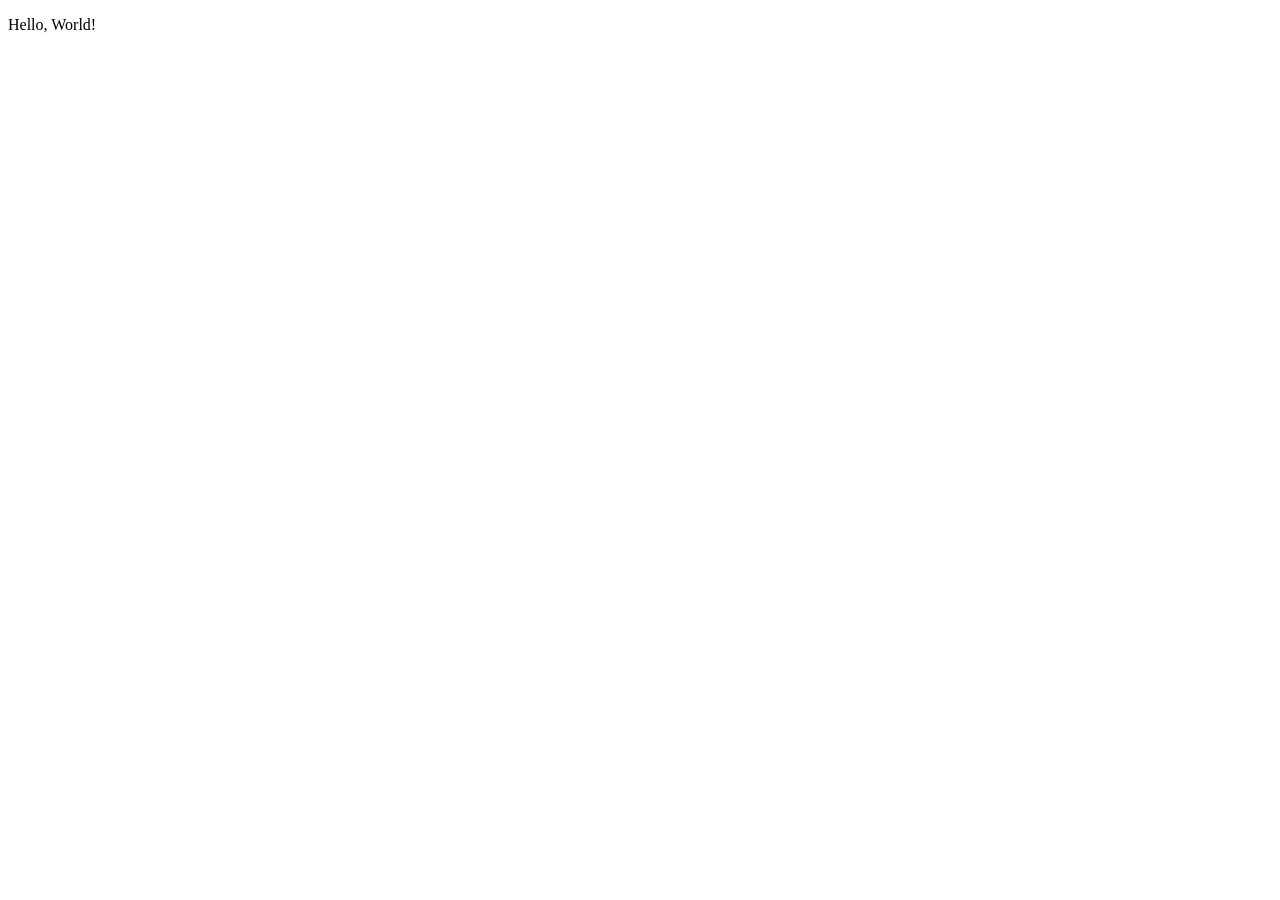
==== index.html @ 28eb2ca1 "0: initialize project" ====
<!DOCTYPE html>
<html lang="en">
<head>
    <meta charset="UTF-8">
    <meta name="viewport" content="width=device-width, initial-scale=1.0">
    <title>Document</title>
</head>
<body>
    <p>Hello, World!</p>
</body>
</html>
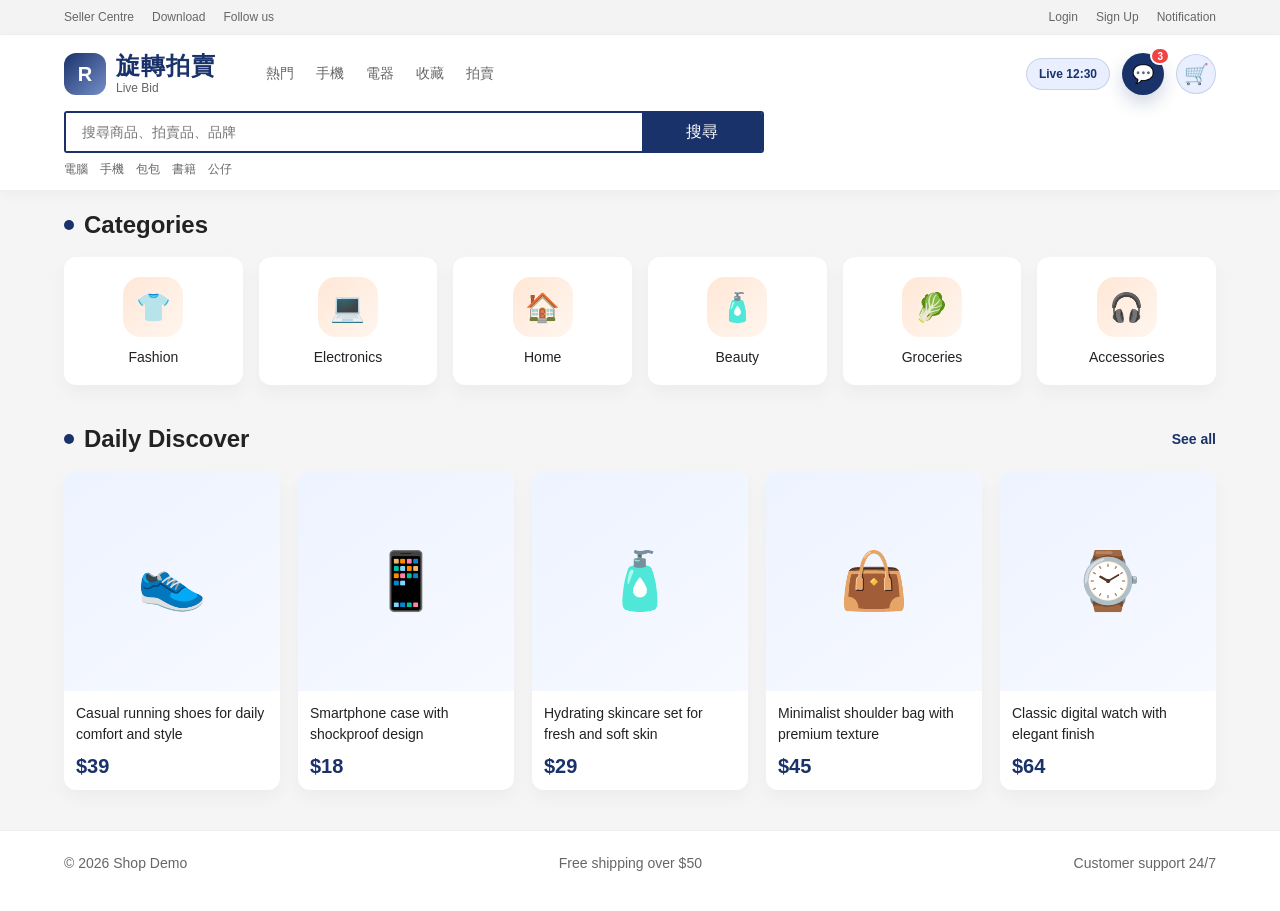
==== commit 40f1250b: "web雛型" ====
--- a/index.html
+++ b/index.html
@@ -1,11 +1,182 @@
 <!DOCTYPE html>
 <html lang="en">
-<head>
-    <meta charset="UTF-8">
-    <meta name="viewport" content="width=device-width, initial-scale=1.0">
-    <title>Document</title>
-</head>
-<body>
-    <p>Hello, World!</p>
-</body>
-</html>+  <head>
+    <meta charset="UTF-8" />
+    <meta name="viewport" content="width=device-width, initial-scale=1.0" />
+    <title>Shopee Style Demo</title>
+    <link rel="stylesheet" href="./css/style.css" />
+  </head>
+  <body>
+    <div class="topbar">
+      <div class="container topbar-inner">
+        <div class="topbar-left">
+          <a href="#">Seller Centre</a>
+          <a href="#">Download</a>
+          <a href="#">Follow us</a>
+        </div>
+        <div class="topbar-right">
+          <a href="#">Login</a>
+          <a href="#">Sign Up</a>
+          <a href="#">Notification</a>
+        </div>
+      </div>
+    </div>
+
+    <header class="header">
+      <div class="container header-inner">
+        <div class="logo">
+          <div class="logo-mark">R</div>
+          <div class="brand-copy">
+            <strong>旋轉拍賣</strong>
+            <span>Live Bid</span>
+          </div>
+        </div>
+
+        <nav class="main-nav" aria-label="Main navigation">
+          <a href="#">熱門</a>
+          <a href="#">手機</a>
+          <a href="#">電器</a>
+          <a href="#">收藏</a>
+          <a href="#">拍賣</a>
+        </nav>
+
+        <div class="header-actions">
+          <div class="status-pill">Live 12:30</div>
+          <div class="chat-bubble-wrap">
+            <div class="chat-bubble">💬</div>
+            <span class="chat-badge">3</span>
+          </div>
+          <div class="cart">🛒</div>
+        </div>
+      </div>
+
+      <div class="container header-search-row">
+        <div class="search-box">
+          <div class="search-bar">
+            <input type="text" placeholder="搜尋商品、拍賣品、品牌" />
+            <button class="search-btn">搜尋</button>
+          </div>
+          <div class="hot-search">
+            <a href="#">電腦</a>
+            <a href="#">手機</a>
+            <a href="#">包包</a>
+            <a href="#">書籍</a>
+            <a href="#">公仔</a>
+          </div>
+        </div>
+      </div>
+    </header>
+
+    <main>
+      <section class="section">
+        <div class="container">
+          <div class="section-header">
+            <div class="section-title">
+              <span class="dot"></span>
+              <span>Categories</span>
+            </div>
+          </div>
+
+          <div class="category-row">
+            <div class="category-card">
+              <div class="category-icon">👕</div>
+              <p>Fashion</p>
+            </div>
+            <div class="category-card">
+              <div class="category-icon">💻</div>
+              <p>Electronics</p>
+            </div>
+            <div class="category-card">
+              <div class="category-icon">🏠</div>
+              <p>Home</p>
+            </div>
+            <div class="category-card">
+              <div class="category-icon">🧴</div>
+              <p>Beauty</p>
+            </div>
+            <div class="category-card">
+              <div class="category-icon">🥬</div>
+              <p>Groceries</p>
+            </div>
+            <div class="category-card">
+              <div class="category-icon">🎧</div>
+              <p>Accessories</p>
+            </div>
+          </div>
+        </div>
+      </section>
+
+      <section class="section">
+        <div class="container">
+          <div class="section-header">
+            <div class="section-title">
+              <span class="dot"></span>
+              <span>Daily Discover</span>
+            </div>
+            <a class="see-all" href="#">See all</a>
+          </div>
+
+          <div class="product-grid">
+            <article class="product-card">
+              <div class="product-image">👟</div>
+              <div class="product-info">
+                <p class="product-name">Casual running shoes for daily comfort and style</p>
+                <div class="product-price">
+                  <span class="price-main">$39</span>
+                </div>
+              </div>
+            </article>
+
+            <article class="product-card">
+              <div class="product-image">📱</div>
+              <div class="product-info">
+                <p class="product-name">Smartphone case with shockproof design</p>
+                <div class="product-price">
+                  <span class="price-main">$18</span>
+                </div>
+              </div>
+            </article>
+
+            <article class="product-card">
+              <div class="product-image">🧴</div>
+              <div class="product-info">
+                <p class="product-name">Hydrating skincare set for fresh and soft skin</p>
+                <div class="product-price">
+                  <span class="price-main">$29</span>
+                </div>
+              </div>
+            </article>
+
+            <article class="product-card">
+              <div class="product-image">👜</div>
+              <div class="product-info">
+                <p class="product-name">Minimalist shoulder bag with premium texture</p>
+                <div class="product-price">
+                  <span class="price-main">$45</span>
+                </div>
+              </div>
+            </article>
+
+            <article class="product-card">
+              <div class="product-image">⌚</div>
+              <div class="product-info">
+                <p class="product-name">Classic digital watch with elegant finish</p>
+                <div class="product-price">
+                  <span class="price-main">$64</span>
+                </div>
+              </div>
+            </article>
+          </div>
+        </div>
+      </section>
+    </main>
+
+    <footer class="footer">
+      <div class="container footer-inner">
+        <span>© 2026 Shop Demo</span>
+        <span>Free shipping over $50</span>
+        <span>Customer support 24/7</span>
+      </div>
+    </footer>
+  </body>
+</html>
--- a/css/style.css
+++ b/css/style.css
@@ -0,0 +1,618 @@
+:root {
+    --primary: rgb(26, 50, 106);
+    --primary-dark: rgb(16, 35, 79);
+    --primary-soft: rgb(233, 239, 255);
+    --primary-light: rgb(119, 143, 201);
+    --accent: rgb(255, 175, 86);
+    --accent-soft: rgb(255, 246, 234);
+    --text: #222;
+    --subtext: #666;
+    --light: #f5f5f5;
+    --line: #eee;
+    --yellow: #ffbf00;
+    --green: #26aa99;
+    --white: #fff;
+}
+
+* {
+    box-sizing: border-box;
+}
+
+body {
+    margin: 0;
+    font-family: Arial, Helvetica, sans-serif;
+    background: #f5f5f5;
+    color: var(--text);
+    position: relative;
+}
+
+a {
+    text-decoration: none;
+    color: inherit;
+}
+
+img {
+    max-width: 100%;
+    display: block;
+}
+
+.container {
+    width: 1200px;
+    max-width: 90%;
+    margin: 0 auto;
+}
+
+.topbar {
+    background: #f3f3f3;
+    border-bottom: 1px solid var(--line);
+    font-size: 12px;
+    color: var(--subtext);
+}
+
+.topbar-inner {
+    display: flex;
+    justify-content: space-between;
+    align-items: center;
+    height: 34px;
+}
+
+.topbar-left,
+.topbar-right {
+    display: flex;
+    gap: 18px;
+    align-items: center;
+}
+
+.topbar a:hover {
+    color: var(--primary);
+}
+
+.header {
+    background: var(--white);
+    padding: 18px 0 12px;
+    border-bottom: 1px solid var(--line);
+    box-shadow: 0 4px 12px rgba(0, 0, 0, 0.03);
+}
+
+.header-inner {
+    display: flex;
+    align-items: center;
+    justify-content: space-between;
+    gap: 22px;
+}
+
+.header-actions {
+    display: flex;
+    align-items: center;
+    gap: 12px;
+    margin-left: auto;
+}
+
+.status-pill {
+    background: var(--primary-soft);
+    color: var(--primary);
+    border: 1px solid rgba(26, 50, 106, 0.15);
+    border-radius: 999px;
+    font-size: 12px;
+    font-weight: 700;
+    padding: 8px 12px;
+}
+
+.chat-bubble-wrap {
+    position: relative;
+    display: inline-block;
+}
+
+.chat-bubble {
+    width: 42px;
+    height: 42px;
+    border-radius: 50%;
+    background: var(--primary);
+    color: var(--white);
+    display: flex;
+    align-items: center;
+    justify-content: center;
+    font-size: 18px;
+    box-shadow: 0 8px 18px rgba(26, 50, 106, 0.2);
+    cursor: pointer;
+}
+
+.chat-badge {
+    position: absolute;
+    top: -6px;
+    right: -6px;
+    min-width: 18px;
+    height: 18px;
+    border-radius: 999px;
+    background: #ef4444;
+    color: var(--white);
+    font-size: 10px;
+    font-weight: 700;
+    display: flex;
+    align-items: center;
+    justify-content: center;
+    padding: 0 5px;
+    border: 2px solid var(--white);
+}
+
+.logo {
+    display: flex;
+    align-items: center;
+    gap: 10px;
+    min-width: 180px;
+}
+
+.brand-copy {
+    display: flex;
+    flex-direction: column;
+    line-height: 1.1;
+}
+
+.brand-copy strong {
+    font-size: 24px;
+    color: var(--primary);
+    letter-spacing: 1px;
+}
+
+.brand-copy span {
+    font-size: 12px;
+    color: var(--subtext);
+    margin-top: 2px;
+}
+
+.logo-mark {
+    width: 42px;
+    height: 42px;
+    border-radius: 12px;
+    background: linear-gradient(135deg, var(--primary), var(--primary-light));
+    color: white;
+    display: flex;
+    align-items: center;
+    justify-content: center;
+    font-size: 20px;
+    font-weight: 700;
+}
+
+.main-nav {
+    display: flex;
+    align-items: center;
+    gap: 22px;
+    font-size: 14px;
+    color: var(--subtext);
+    flex-wrap: wrap;
+}
+
+.main-nav a {
+    padding: 8px 0;
+    position: relative;
+}
+
+.main-nav a:hover {
+    color: var(--primary);
+}
+
+.main-nav a::after {
+    content: "";
+    position: absolute;
+    left: 0;
+    bottom: 0;
+    width: 100%;
+    height: 2px;
+    background: var(--primary);
+    transform: scaleX(0);
+    transition: transform 0.2s ease;
+}
+
+.main-nav a:hover::after {
+    transform: scaleX(1);
+}
+
+.header-search-row {
+    margin-top: 16px;
+}
+
+.search-box {
+    flex: 1;
+    max-width: 760px;
+}
+
+
+.search-box {
+    flex: 1;
+    max-width: 700px;
+}
+
+.search-bar {
+    display: flex;
+    height: 42px;
+    border: 2px solid var(--primary);
+    border-radius: 3px;
+    overflow: hidden;
+    background: var(--white);
+}
+
+.search-bar input {
+    flex: 1;
+    border: none;
+    padding: 0 16px;
+    font-size: 14px;
+    outline: none;
+}
+
+.search-btn {
+    border: none;
+    background: var(--primary);
+    color: var(--white);
+    width: 120px;
+    font-size: 16px;
+    cursor: pointer;
+}
+
+.hot-search {
+    display: flex;
+    gap: 12px;
+    margin-top: 8px;
+    font-size: 12px;
+    color: var(--subtext);
+    flex-wrap: wrap;
+}
+
+.hot-search a:hover {
+    color: var(--primary);
+}
+
+.cart {
+    width: 40px;
+    height: 40px;
+    border-radius: 50%;
+    display: flex;
+    align-items: center;
+    justify-content: center;
+    font-size: 20px;
+    background: var(--primary-soft);
+    color: var(--primary);
+    border: 1px solid rgba(26, 50, 106, 0.15);
+}
+
+.nav {
+    background: var(--white);
+    border-top: 1px solid var(--line);
+    border-bottom: 1px solid var(--line);
+}
+
+.nav-inner {
+    display: flex;
+    gap: 24px;
+    padding: 12px 0;
+    font-size: 14px;
+    color: var(--subtext);
+    flex-wrap: wrap;
+}
+
+.nav-inner a:hover {
+    color: var(--primary);
+}
+
+.hero {
+    padding: 20px 0 10px;
+}
+
+.hero-inner {
+    display: grid;
+    grid-template-columns: 2.3fr 1fr;
+    gap: 18px;
+}
+
+.main-banner {
+    position: relative;
+    height: 340px;
+    border-radius: 12px;
+    background: linear-gradient(135deg, var(--primary-light), var(--primary-soft));
+    overflow: hidden;
+    box-shadow: 0 8px 20px rgba(0,0,0,0.06);
+}
+
+.banner-content {
+    position: absolute;
+    left: 42px;
+    top: 52px;
+    max-width: 300px;
+    z-index: 1;
+}
+
+.banner-tag {
+    display: inline-block;
+    background: rgba(255,255,255,0.7);
+    color: var(--primary);
+    padding: 8px 12px;
+    border-radius: 999px;
+    font-size: 12px;
+    font-weight: 700;
+    margin-bottom: 10px;
+}
+
+.banner-content h1 {
+    margin: 0;
+    font-size: 38px;
+    line-height: 1.1;
+}
+
+.banner-content p {
+    margin: 12px 0 18px;
+    color: var(--subtext);
+}
+
+.banner-btn {
+    display: inline-block;
+    background: var(--primary);
+    color: var(--white);
+    padding: 12px 18px;
+    border-radius: 999px;
+    font-weight: 700;
+}
+
+.banner-visual {
+    position: absolute;
+    right: 30px;
+    bottom: 0;
+    width: 280px;
+    height: 260px;
+    background: linear-gradient(180deg, rgba(255,255,255,0.65), rgba(224, 233, 255, 0.9));
+    border-radius: 30px 30px 0 0;
+    transform: rotate(-8deg);
+}
+
+.banner-product {
+    position: absolute;
+    right: 80px;
+    bottom: 40px;
+    width: 160px;
+    height: 170px;
+    border-radius: 18px;
+    background: linear-gradient(135deg, #fff, #edf3ff);
+    box-shadow: 0 16px 28px rgba(0,0,0,0.08);
+    display: flex;
+    align-items: center;
+    justify-content: center;
+    font-size: 52px;
+    transform: rotate(10deg);
+}
+
+.side-boxes {
+    display: grid;
+    grid-template-rows: 1fr 1fr;
+    gap: 18px;
+}
+
+.side-box {
+    background: var(--white);
+    border-radius: 12px;
+    padding: 18px;
+    box-shadow: 0 8px 20px rgba(0,0,0,0.04);
+}
+
+.side-box h3 {
+    margin: 0 0 10px;
+    font-size: 18px;
+}
+
+.promo-list {
+    display: grid;
+    grid-template-columns: repeat(2, 1fr);
+    gap: 10px;
+}
+
+.promo-item {
+    background: var(--primary-soft);
+    padding: 12px;
+    border-radius: 10px;
+    color: var(--primary-dark);
+    font-weight: 700;
+    text-align: center;
+}
+
+.deal-box {
+    background: linear-gradient(135deg, #edf3ff, #fff);
+}
+
+.deal-box .label {
+    display: inline-block;
+    background: var(--primary);
+    color: var(--white);
+    padding: 5px 10px;
+    border-radius: 999px;
+    font-size: 12px;
+    margin-bottom: 12px;
+}
+
+.deal-box .big {
+    font-size: 32px;
+    font-weight: 700;
+    color: var(--primary);
+}
+
+.section {
+    padding: 20px 0;
+}
+
+.section-header {
+    display: flex;
+    align-items: center;
+    justify-content: space-between;
+    margin-bottom: 18px;
+}
+
+.section-title {
+    display: flex;
+    align-items: center;
+    gap: 10px;
+    font-size: 24px;
+    font-weight: 700;
+}
+
+.section-title .dot {
+    width: 10px;
+    height: 10px;
+    border-radius: 50%;
+    background: var(--primary);
+}
+
+.see-all {
+    color: var(--primary);
+    font-size: 14px;
+    font-weight: 700;
+}
+
+.product-grid {
+    display: grid;
+    grid-template-columns: repeat(5, minmax(0, 1fr));
+    gap: 18px;
+}
+
+.product-card {
+    background: var(--white);
+    border-radius: 12px;
+    overflow: hidden;
+    box-shadow: 0 8px 18px rgba(0,0,0,0.04);
+}
+
+.product-image {
+    height: 220px;
+    background: linear-gradient(145deg, #edf3ff, #f7f9ff);
+    position: relative;
+    display: flex;
+    align-items: center;
+    justify-content: center;
+    font-size: 56px;
+}
+
+.product-info {
+    padding: 12px;
+}
+
+.product-name {
+    margin: 0 0 10px;
+    font-size: 14px;
+    color: var(--text);
+    line-height: 1.5;
+    min-height: 42px;
+}
+
+.product-price {
+    display: flex;
+    align-items: center;
+    gap: 8px;
+    margin-bottom: 0;
+}
+
+.price-main {
+    color: var(--primary);
+    font-size: 20px;
+    font-weight: 700;
+}
+
+.price-old {
+    display: none;
+}
+
+.product-meta {
+    display: none;
+}
+
+.rating {
+    display: none;
+}
+
+.category-row {
+    display: grid;
+    grid-template-columns: repeat(6, minmax(0, 1fr));
+    gap: 16px;
+}
+
+.category-card {
+    background: var(--white);
+    border-radius: 12px;
+    padding: 20px 16px;
+    text-align: center;
+    box-shadow: 0 8px 18px rgba(0,0,0,0.04);
+}
+
+.category-icon {
+    width: 60px;
+    height: 60px;
+    border-radius: 18px;
+    background: linear-gradient(135deg, #ffe7d6, #fff6ef);
+    margin: 0 auto 12px;
+    display: flex;
+    align-items: center;
+    justify-content: center;
+    font-size: 28px;
+}
+
+.category-card p {
+    margin: 0;
+    font-size: 14px;
+    color: var(--text);
+}
+
+.footer {
+    background: var(--white);
+    border-top: 1px solid var(--line);
+    padding: 24px 0 40px;
+    margin-top: 20px;
+    color: var(--subtext);
+    font-size: 14px;
+}
+
+.footer-inner {
+    display: flex;
+    justify-content: space-between;
+    gap: 20px;
+    flex-wrap: wrap;
+}
+
+@media (max-width: 980px) {
+    .hero-inner {
+        grid-template-columns: 1fr;
+    }
+
+    .product-grid {
+        grid-template-columns: repeat(2, minmax(0, 1fr));
+    }
+
+    .category-row {
+        grid-template-columns: repeat(3, minmax(0, 1fr));
+    }
+}
+
+@media (max-width: 640px) {
+    .topbar-inner,
+    .header-inner,
+    .section-header,
+    .footer-inner {
+        flex-direction: column;
+        align-items: flex-start;
+    }
+
+    .header-inner {
+        gap: 14px;
+    }
+
+    .search-box {
+        width: 100%;
+        max-width: none;
+    }
+
+    .product-grid,
+    .category-row {
+        grid-template-columns: 1fr;
+    }
+
+    .main-banner {
+        height: 300px;
+    }
+
+    .banner-content h1 {
+        font-size: 28px;
+    }
+}
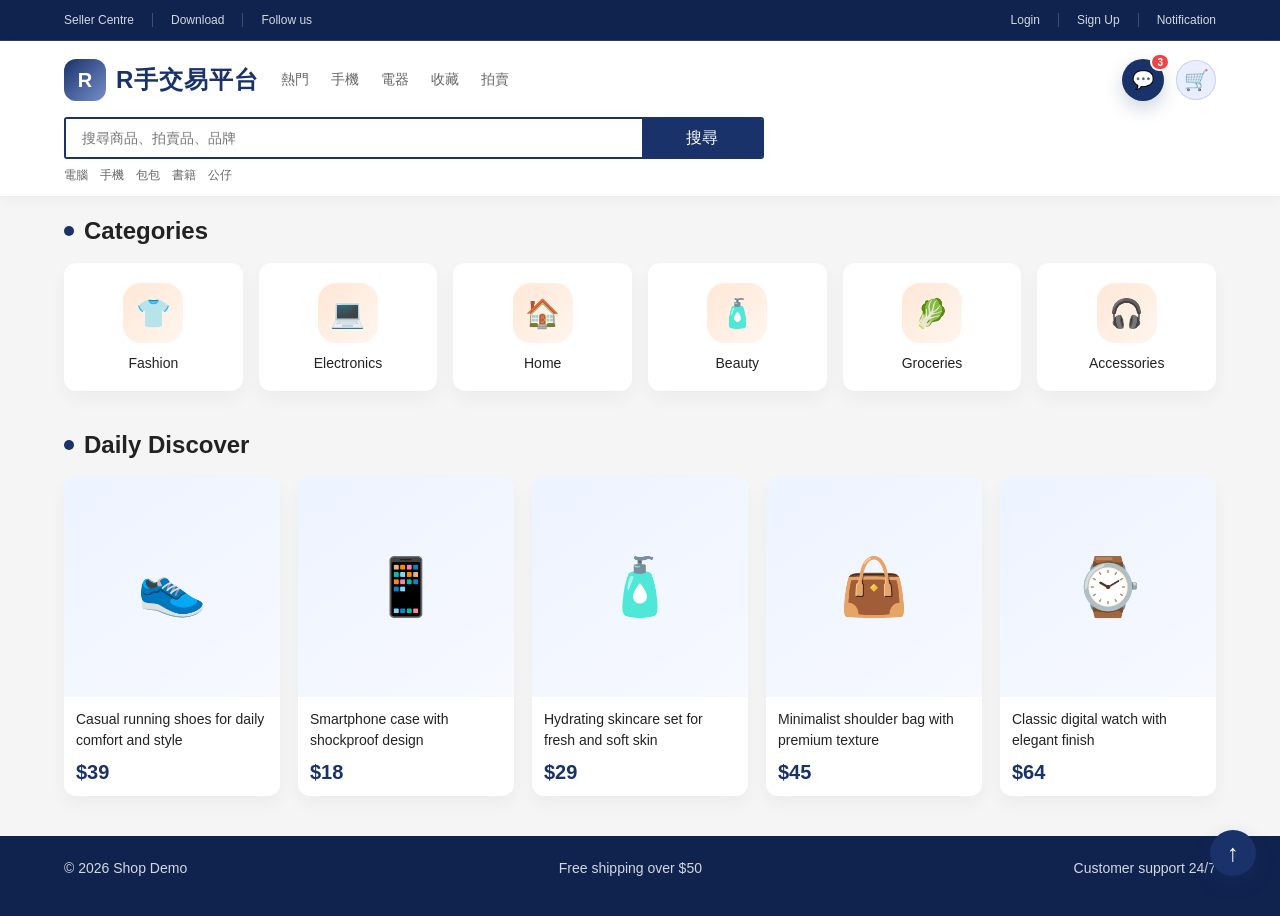
==== commit b5562e9e: "新增商品、搜尋、分類的頁面。用js同步外框。新增搜尋的filter。" ====
--- a/index.html
+++ b/index.html
@@ -3,69 +3,11 @@
   <head>
     <meta charset="UTF-8" />
     <meta name="viewport" content="width=device-width, initial-scale=1.0" />
-    <title>Shopee Style Demo</title>
+    <title>Demo</title>
     <link rel="stylesheet" href="./css/style.css" />
   </head>
   <body>
-    <div class="topbar">
-      <div class="container topbar-inner">
-        <div class="topbar-left">
-          <a href="#">Seller Centre</a>
-          <a href="#">Download</a>
-          <a href="#">Follow us</a>
-        </div>
-        <div class="topbar-right">
-          <a href="#">Login</a>
-          <a href="#">Sign Up</a>
-          <a href="#">Notification</a>
-        </div>
-      </div>
-    </div>
-
-    <header class="header">
-      <div class="container header-inner">
-        <div class="logo">
-          <div class="logo-mark">R</div>
-          <div class="brand-copy">
-            <strong>旋轉拍賣</strong>
-            <span>Live Bid</span>
-          </div>
-        </div>
-
-        <nav class="main-nav" aria-label="Main navigation">
-          <a href="#">熱門</a>
-          <a href="#">手機</a>
-          <a href="#">電器</a>
-          <a href="#">收藏</a>
-          <a href="#">拍賣</a>
-        </nav>
-
-        <div class="header-actions">
-          <div class="status-pill">Live 12:30</div>
-          <div class="chat-bubble-wrap">
-            <div class="chat-bubble">💬</div>
-            <span class="chat-badge">3</span>
-          </div>
-          <div class="cart">🛒</div>
-        </div>
-      </div>
-
-      <div class="container header-search-row">
-        <div class="search-box">
-          <div class="search-bar">
-            <input type="text" placeholder="搜尋商品、拍賣品、品牌" />
-            <button class="search-btn">搜尋</button>
-          </div>
-          <div class="hot-search">
-            <a href="#">電腦</a>
-            <a href="#">手機</a>
-            <a href="#">包包</a>
-            <a href="#">書籍</a>
-            <a href="#">公仔</a>
-          </div>
-        </div>
-      </div>
-    </header>
+    <div data-component="header"></div>
 
     <main>
       <section class="section">
@@ -78,30 +20,30 @@
           </div>
 
           <div class="category-row">
-            <div class="category-card">
+            <a class="category-card" href="category.html?type=fashion">
               <div class="category-icon">👕</div>
               <p>Fashion</p>
-            </div>
-            <div class="category-card">
+            </a>
+            <a class="category-card" href="category.html?type=electronics">
               <div class="category-icon">💻</div>
               <p>Electronics</p>
-            </div>
-            <div class="category-card">
+            </a>
+            <a class="category-card" href="category.html?type=home">
               <div class="category-icon">🏠</div>
               <p>Home</p>
-            </div>
-            <div class="category-card">
+            </a>
+            <a class="category-card" href="category.html?type=beauty">
               <div class="category-icon">🧴</div>
               <p>Beauty</p>
-            </div>
-            <div class="category-card">
+            </a>
+            <a class="category-card" href="category.html?type=groceries">
               <div class="category-icon">🥬</div>
               <p>Groceries</p>
-            </div>
-            <div class="category-card">
+            </a>
+            <a class="category-card" href="category.html?type=accessories">
               <div class="category-icon">🎧</div>
               <p>Accessories</p>
-            </div>
+            </a>
           </div>
         </div>
       </section>
@@ -113,11 +55,10 @@
               <span class="dot"></span>
               <span>Daily Discover</span>
             </div>
-            <a class="see-all" href="#">See all</a>
           </div>
 
           <div class="product-grid">
-            <article class="product-card">
+            <a class="product-card" href="product.html?id=1" target="_blank" rel="noopener noreferrer">
               <div class="product-image">👟</div>
               <div class="product-info">
                 <p class="product-name">Casual running shoes for daily comfort and style</p>
@@ -125,9 +66,9 @@
                   <span class="price-main">$39</span>
                 </div>
               </div>
-            </article>
+            </a>
 
-            <article class="product-card">
+            <a class="product-card" href="product.html?id=2" target="_blank" rel="noopener noreferrer">
               <div class="product-image">📱</div>
               <div class="product-info">
                 <p class="product-name">Smartphone case with shockproof design</p>
@@ -135,9 +76,9 @@
                   <span class="price-main">$18</span>
                 </div>
               </div>
-            </article>
+            </a>
 
-            <article class="product-card">
+            <a class="product-card" href="product.html?id=3" target="_blank" rel="noopener noreferrer">
               <div class="product-image">🧴</div>
               <div class="product-info">
                 <p class="product-name">Hydrating skincare set for fresh and soft skin</p>
@@ -145,9 +86,9 @@
                   <span class="price-main">$29</span>
                 </div>
               </div>
-            </article>
+            </a>
 
-            <article class="product-card">
+            <a class="product-card" href="product.html?id=4" target="_blank" rel="noopener noreferrer">
               <div class="product-image">👜</div>
               <div class="product-info">
                 <p class="product-name">Minimalist shoulder bag with premium texture</p>
@@ -155,9 +96,9 @@
                   <span class="price-main">$45</span>
                 </div>
               </div>
-            </article>
+            </a>
 
-            <article class="product-card">
+            <a class="product-card" href="product.html?id=5" target="_blank" rel="noopener noreferrer">
               <div class="product-image">⌚</div>
               <div class="product-info">
                 <p class="product-name">Classic digital watch with elegant finish</p>
@@ -165,18 +106,23 @@
                   <span class="price-main">$64</span>
                 </div>
               </div>
-            </article>
+            </a>
           </div>
         </div>
       </section>
     </main>
 
-    <footer class="footer">
-      <div class="container footer-inner">
-        <span>© 2026 Shop Demo</span>
-        <span>Free shipping over $50</span>
-        <span>Customer support 24/7</span>
-      </div>
-    </footer>
+    <div data-component="footer"></div>
+
+    <button class="back-to-top" type="button" aria-label="回到最上面" title="回到最上面">
+      ↑
+    </button>
+
+    <script src="./js/components.js"></script>
+    <script>
+      document.querySelector('.back-to-top').addEventListener('click', () => {
+        window.scrollTo({ top: 0, behavior: 'smooth' });
+      });
+    </script>
   </body>
 </html>
--- a/css/style.css
+++ b/css/style.css
@@ -43,17 +43,17 @@
 }
 
 .topbar {
-    background: #f3f3f3;
-    border-bottom: 1px solid var(--line);
+    background: var(--primary-dark);
+    border-bottom: 1px solid rgba(255, 255, 255, 0.12);
     font-size: 12px;
-    color: var(--subtext);
+    color: rgba(255, 255, 255, 0.82);
 }
 
 .topbar-inner {
     display: flex;
     justify-content: space-between;
     align-items: center;
-    height: 34px;
+    min-height: 40px;
 }
 
 .topbar-left,
@@ -64,7 +64,13 @@
 }
 
 .topbar a:hover {
-    color: var(--primary);
+    color: var(--accent);
+}
+
+.topbar-left a + a,
+.topbar-right a + a {
+    border-left: 1px solid rgba(255, 255, 255, 0.2);
+    padding-left: 18px;
 }
 
 .header {
@@ -474,6 +480,8 @@
     border-radius: 12px;
     overflow: hidden;
     box-shadow: 0 8px 18px rgba(0,0,0,0.04);
+    color: inherit;
+    text-decoration: none;
 }
 
 .product-image {
@@ -535,6 +543,14 @@
     padding: 20px 16px;
     text-align: center;
     box-shadow: 0 8px 18px rgba(0,0,0,0.04);
+    color: inherit;
+    text-decoration: none;
+    transition: transform 0.2s ease, box-shadow 0.2s ease;
+}
+
+.category-card:hover {
+    transform: translateY(-4px);
+    box-shadow: 0 12px 24px rgba(26, 50, 106, 0.12);
 }
 
 .category-icon {
@@ -555,12 +571,230 @@
     color: var(--text);
 }
 
+.category-page {
+    min-height: 58vh;
+}
+
+.search-page {
+    min-height: 58vh;
+}
+
+.search-empty {
+    grid-column: 1 / -1;
+    padding: 48px 0;
+    text-align: center;
+}
+
+.sort-bar {
+    display: flex;
+    align-items: center;
+    gap: 10px;
+    margin-bottom: 20px;
+    padding: 10px 14px;
+    background: var(--white);
+    border: 1px solid var(--line);
+    border-radius: 6px;
+    color: var(--subtext);
+    font-size: 14px;
+    margin-bottom: 0;
+}
+
+.controls-row {
+    display: flex;
+    align-items: stretch;
+    gap: 12px;
+    margin-bottom: 20px;
+}
+
+.sort-bar label {
+    font-weight: 700;
+    color: var(--text);
+}
+
+.sort-bar select {
+    min-width: 150px;
+    border: 1px solid var(--line);
+    border-radius: 4px;
+    padding: 7px 10px;
+    background: var(--white);
+    color: var(--text);
+    font-size: 14px;
+}
+
+.filter-bar {
+    display: flex;
+    align-items: center;
+    gap: 10px;
+    margin-bottom: 0;
+    padding: 10px 14px;
+    background: var(--white);
+    border: 1px solid var(--line);
+    border-radius: 6px;
+    color: var(--subtext);
+    font-size: 14px;
+    flex-wrap: wrap;
+}
+
+.filter-label,
+.filter-bar label {
+    color: var(--text);
+    font-weight: 700;
+}
+
+.filter-bar input {
+    width: 138px;
+    border: 1px solid var(--line);
+    border-radius: 4px;
+    padding: 7px 8px;
+    color: var(--text);
+    font-size: 14px;
+}
+
+.price-filter {
+    display: flex;
+    align-items: center;
+    gap: 8px;
+    margin-left: 4px;
+}
+
+.price-range-control {
+    display: flex;
+    align-items: center;
+    gap: 8px;
+}
+
+.price-range-control .price-input {
+    width: 70px;
+    margin: 0;
+}
+
+.price-slider {
+    position: relative;
+    width: 210px;
+    height: 24px;
+}
+
+.price-slider::before,
+.price-track-fill {
+    position: absolute;
+    top: 50%;
+    height: 4px;
+    border-radius: 4px;
+    transform: translateY(-50%);
+}
+
+.price-slider::before {
+    content: "";
+    left: 0;
+    right: 0;
+    background: var(--primary);
+}
+
+.price-track-fill {
+    display: none;
+}
+
+.price-range {
+    position: absolute;
+    top: 0;
+    left: 0;
+    width: 100%;
+    height: 24px;
+    margin: 0;
+    border: 0;
+    padding: 0;
+    pointer-events: none;
+    appearance: none;
+    background: transparent;
+}
+
+.price-range::-webkit-slider-runnable-track {
+    height: 4px;
+    background: transparent;
+}
+
+.price-range::-moz-range-track {
+    height: 4px;
+    background: transparent;
+}
+
+.price-range::-webkit-slider-thumb {
+    width: 16px;
+    height: 16px;
+    border: 2px solid var(--white);
+    border-radius: 50%;
+    background: var(--primary);
+    box-shadow: 0 1px 4px rgba(0, 0, 0, 0.25);
+    cursor: pointer;
+    pointer-events: auto;
+    appearance: none;
+    margin-top: -6px;
+}
+
+.price-range::-moz-range-thumb {
+    width: 13px;
+    height: 13px;
+    border: 2px solid var(--white);
+    border-radius: 50%;
+    background: var(--primary);
+    box-shadow: 0 1px 4px rgba(0, 0, 0, 0.25);
+    cursor: pointer;
+    pointer-events: auto;
+}
+
+.filter-bar button {
+    border: 0;
+    border-radius: 4px;
+    padding: 8px 14px;
+    background: var(--primary);
+    color: var(--white);
+    font-size: 14px;
+    cursor: pointer;
+}
+
+.filter-bar button:hover {
+    background: var(--primary-dark);
+}
+
+@media (max-width: 760px) {
+    .controls-row {
+        flex-wrap: wrap;
+    }
+}
+
+.category-page + .footer {
+    margin-top: 0;
+}
+
+.category-heading {
+    display: flex;
+    align-items: center;
+    gap: 14px;
+    margin-bottom: 22px;
+}
+
+.category-heading-icon {
+    width: 56px;
+    height: 56px;
+    border-radius: 16px;
+    background: var(--primary-soft);
+    display: flex;
+    align-items: center;
+    justify-content: center;
+    font-size: 28px;
+}
+
+.category-heading h1 {
+    margin: 0;
+    font-size: 30px;
+}
+
 .footer {
-    background: var(--white);
-    border-top: 1px solid var(--line);
+    background: var(--primary-dark);
+    border-top: 0;
     padding: 24px 0 40px;
     margin-top: 20px;
-    color: var(--subtext);
+    color: rgba(255, 255, 255, 0.82);
     font-size: 14px;
 }
 
@@ -571,7 +805,166 @@
     flex-wrap: wrap;
 }
 
+.product-detail-section {
+    padding: 28px 0 36px;
+}
+
+.back-link {
+    display: inline-block;
+    color: var(--primary);
+    font-size: 14px;
+    font-weight: 700;
+    margin-bottom: 18px;
+}
+
+.product-detail {
+    display: grid;
+    grid-template-columns: minmax(0, 1.4fr) minmax(320px, 0.9fr);
+    gap: 36px;
+    align-items: start;
+    padding: 24px;
+    background: var(--white);
+    border: 1px solid var(--line);
+    border-radius: 14px;
+    box-shadow: 0 12px 28px rgba(26, 50, 106, 0.06);
+}
+
+.product-gallery {
+    display: grid;
+    grid-template-columns: repeat(2, minmax(0, 1fr));
+    gap: 14px;
+}
+
+.product-detail-image {
+    min-height: 430px;
+    border-radius: 12px;
+    background: linear-gradient(145deg, #edf3ff, #fff8f1);
+    display: flex;
+    align-items: center;
+    justify-content: center;
+    font-size: 110px;
+}
+
+.product-detail-image-secondary {
+    background: linear-gradient(145deg, #fff0e5, #f1f5ff);
+}
+
+.product-detail-info {
+    padding: 18px 4px;
+}
+
+.product-label {
+    display: inline-block;
+    padding: 6px 10px;
+    border-radius: 999px;
+    background: var(--primary-soft);
+    color: var(--primary);
+    font-size: 12px;
+    font-weight: 700;
+}
+
+.product-detail-info h1 {
+    margin: 18px 0 12px;
+    font-size: 32px;
+    line-height: 1.2;
+}
+
+.product-detail-price {
+    margin: 0 0 20px;
+    color: var(--primary);
+    font-size: 32px;
+    font-weight: 700;
+}
+
+.product-description {
+    color: var(--subtext);
+    line-height: 1.8;
+}
+
+.product-seller {
+    display: flex;
+    align-items: center;
+    gap: 12px;
+    margin: 28px 0;
+    padding: 16px 0;
+    border-top: 1px solid var(--line);
+    border-bottom: 1px solid var(--line);
+}
+
+.seller-avatar {
+    width: 42px;
+    height: 42px;
+    border-radius: 50%;
+    background: var(--primary);
+    color: var(--white);
+    display: flex;
+    align-items: center;
+    justify-content: center;
+    font-weight: 700;
+}
+
+.product-seller strong,
+.product-seller small {
+    display: block;
+}
+
+.product-seller small {
+    margin-top: 4px;
+    color: var(--subtext);
+}
+
+.add-to-cart {
+    width: 100%;
+    border: 0;
+    border-radius: 6px;
+    padding: 14px 18px;
+    background: var(--primary);
+    color: var(--white);
+    font-size: 16px;
+    font-weight: 700;
+    cursor: pointer;
+}
+
+.add-to-cart:hover {
+    background: var(--primary-dark);
+}
+
+.recommendation-section {
+    padding-top: 12px;
+}
+
+.back-to-top {
+    position: fixed;
+    right: 24px;
+    bottom: 24px;
+    width: 46px;
+    height: 46px;
+    border: 0;
+    border-radius: 50%;
+    background: var(--primary);
+    color: var(--white);
+    font-size: 24px;
+    line-height: 1;
+    cursor: pointer;
+    box-shadow: 0 8px 18px rgba(26, 50, 106, 0.25);
+    transition: background 0.2s ease, transform 0.2s ease;
+}
+
+.back-to-top:hover {
+    background: var(--primary-dark);
+    transform: translateY(-3px);
+}
+
+.back-to-top:focus-visible {
+    outline: 3px solid var(--accent);
+    outline-offset: 3px;
+}
+
 @media (max-width: 980px) {
+    .product-detail {
+        grid-template-columns: 1fr;
+    }
+
     .hero-inner {
         grid-template-columns: 1fr;
     }
@@ -612,7 +1005,26 @@
         height: 300px;
     }
 
+    .product-gallery {
+        gap: 8px;
+    }
+
+    .product-detail-image {
+        min-height: 220px;
+        font-size: 64px;
+    }
+
+    .product-detail-info h1,
+    .product-detail-price {
+        font-size: 26px;
+    }
+
     .banner-content h1 {
         font-size: 28px;
     }
-}
+
+    .back-to-top {
+        right: 16px;
+        bottom: 16px;
+    }
+}
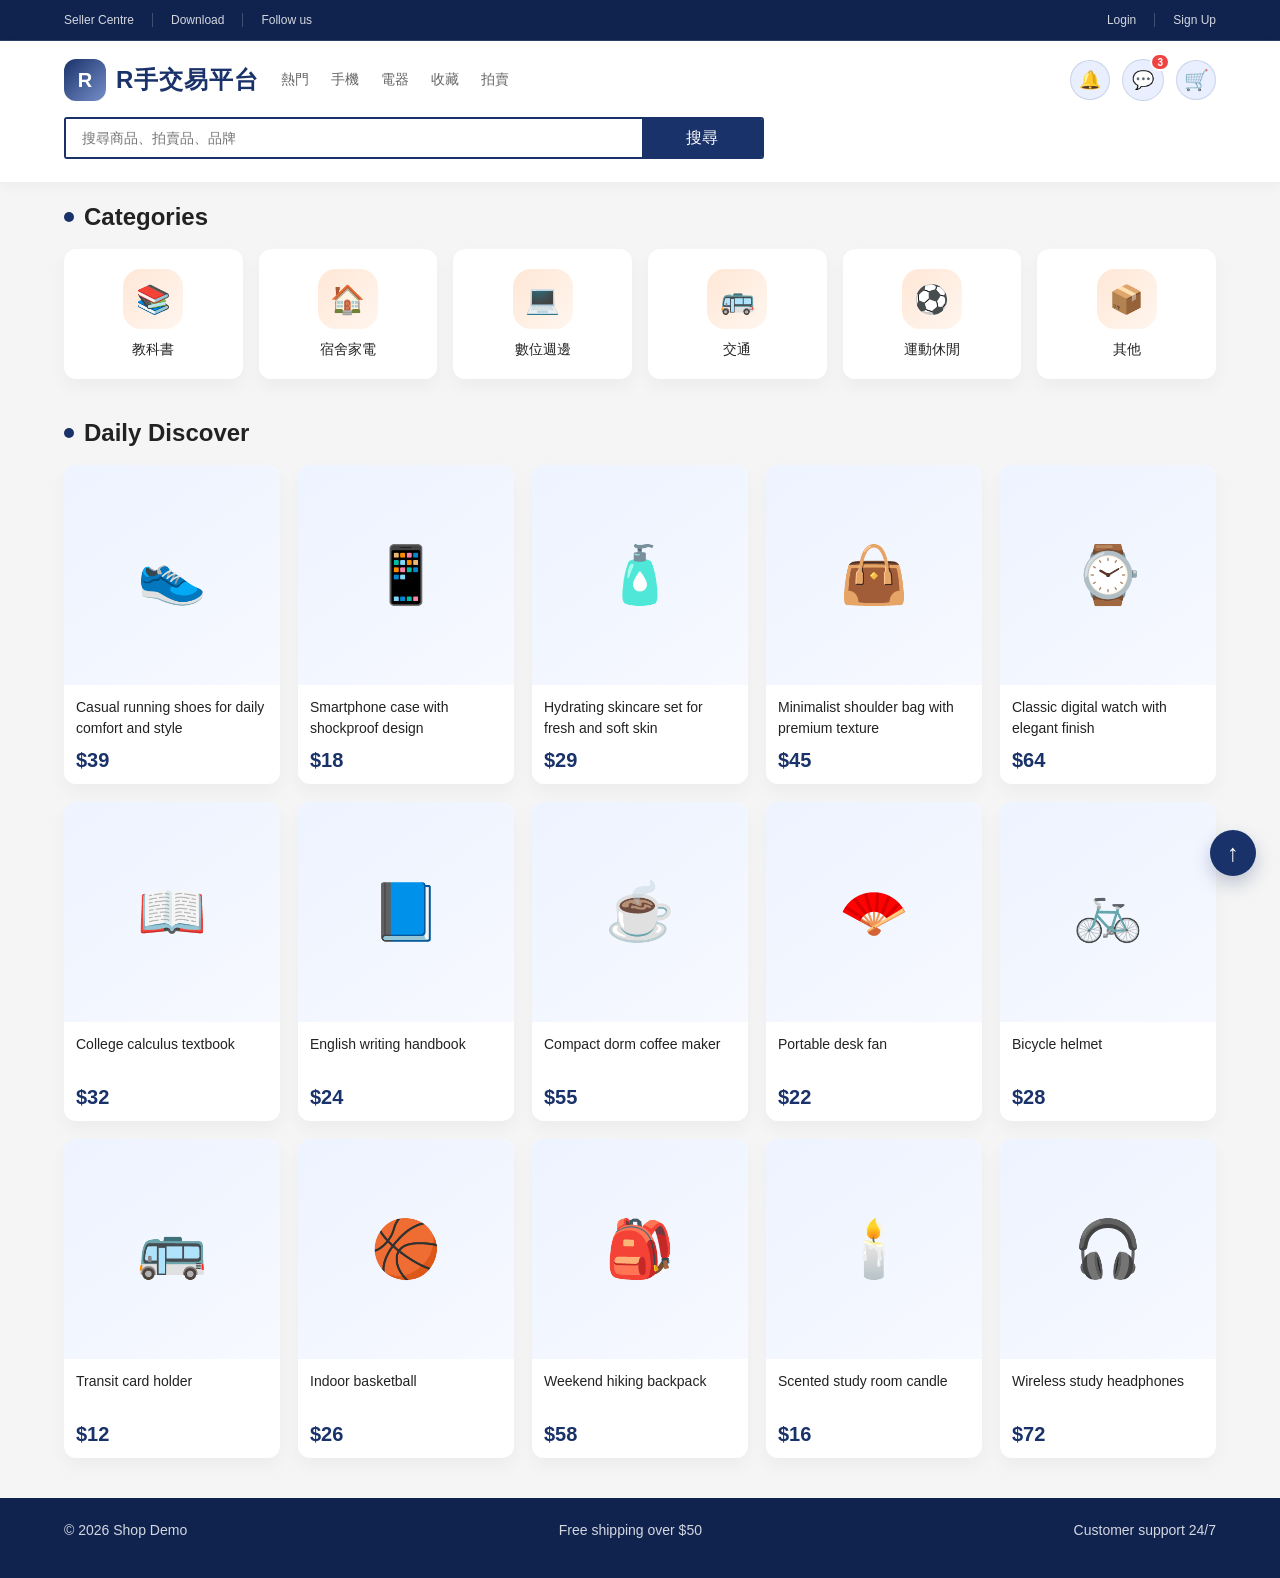
==== commit b0ae1e4e: "修改分類，商品增加上浮特效" ====
--- a/index.html
+++ b/index.html
@@ -20,29 +20,29 @@
           </div>
 
           <div class="category-row">
-            <a class="category-card" href="category.html?type=fashion">
-              <div class="category-icon">👕</div>
-              <p>Fashion</p>
+            <a class="category-card" href="category.html?type=textbooks">
+              <div class="category-icon">📚</div>
+              <p>教科書</p>
             </a>
-            <a class="category-card" href="category.html?type=electronics">
+            <a class="category-card" href="category.html?type=dorm-appliances">
+              <div class="category-icon">🏠</div>
+              <p>宿舍家電</p>
+            </a>
+            <a class="category-card" href="category.html?type=digital">
               <div class="category-icon">💻</div>
-              <p>Electronics</p>
+              <p>數位週邊</p>
             </a>
-            <a class="category-card" href="category.html?type=home">
-              <div class="category-icon">🏠</div>
-              <p>Home</p>
+            <a class="category-card" href="category.html?type=transportation">
+              <div class="category-icon">🚌</div>
+              <p>交通</p>
             </a>
-            <a class="category-card" href="category.html?type=beauty">
-              <div class="category-icon">🧴</div>
-              <p>Beauty</p>
+            <a class="category-card" href="category.html?type=sports">
+              <div class="category-icon">⚽</div>
+              <p>運動休閒</p>
             </a>
-            <a class="category-card" href="category.html?type=groceries">
-              <div class="category-icon">🥬</div>
-              <p>Groceries</p>
-            </a>
-            <a class="category-card" href="category.html?type=accessories">
-              <div class="category-icon">🎧</div>
-              <p>Accessories</p>
+            <a class="category-card" href="category.html?type=other">
+              <div class="category-icon">📦</div>
+              <p>其他</p>
             </a>
           </div>
         </div>
@@ -107,6 +107,17 @@
                 </div>
               </div>
             </a>
+
+            <a class="product-card" href="product.html?id=6" target="_blank" rel="noopener noreferrer"><div class="product-image">📖</div><div class="product-info"><p class="product-name">College calculus textbook</p><div class="product-price"><span class="price-main">$32</span></div></div></a>
+            <a class="product-card" href="product.html?id=7" target="_blank" rel="noopener noreferrer"><div class="product-image">📘</div><div class="product-info"><p class="product-name">English writing handbook</p><div class="product-price"><span class="price-main">$24</span></div></div></a>
+            <a class="product-card" href="product.html?id=8" target="_blank" rel="noopener noreferrer"><div class="product-image">☕</div><div class="product-info"><p class="product-name">Compact dorm coffee maker</p><div class="product-price"><span class="price-main">$55</span></div></div></a>
+            <a class="product-card" href="product.html?id=9" target="_blank" rel="noopener noreferrer"><div class="product-image">🪭</div><div class="product-info"><p class="product-name">Portable desk fan</p><div class="product-price"><span class="price-main">$22</span></div></div></a>
+            <a class="product-card" href="product.html?id=10" target="_blank" rel="noopener noreferrer"><div class="product-image">🚲</div><div class="product-info"><p class="product-name">Bicycle helmet</p><div class="product-price"><span class="price-main">$28</span></div></div></a>
+            <a class="product-card" href="product.html?id=11" target="_blank" rel="noopener noreferrer"><div class="product-image">🚌</div><div class="product-info"><p class="product-name">Transit card holder</p><div class="product-price"><span class="price-main">$12</span></div></div></a>
+            <a class="product-card" href="product.html?id=12" target="_blank" rel="noopener noreferrer"><div class="product-image">🏀</div><div class="product-info"><p class="product-name">Indoor basketball</p><div class="product-price"><span class="price-main">$26</span></div></div></a>
+            <a class="product-card" href="product.html?id=13" target="_blank" rel="noopener noreferrer"><div class="product-image">🎒</div><div class="product-info"><p class="product-name">Weekend hiking backpack</p><div class="product-price"><span class="price-main">$58</span></div></div></a>
+            <a class="product-card" href="product.html?id=14" target="_blank" rel="noopener noreferrer"><div class="product-image">🕯️</div><div class="product-info"><p class="product-name">Scented study room candle</p><div class="product-price"><span class="price-main">$16</span></div></div></a>
+            <a class="product-card" href="product.html?id=15" target="_blank" rel="noopener noreferrer"><div class="product-image">🎧</div><div class="product-info"><p class="product-name">Wireless study headphones</p><div class="product-price"><span class="price-main">$72</span></div></div></a>
           </div>
         </div>
       </section>
--- a/css/style.css
+++ b/css/style.css
@@ -94,6 +94,82 @@
     margin-left: auto;
 }
 
+.notification-bell {
+    width: 40px;
+    height: 40px;
+    padding: 0;
+    border: 1px solid rgba(26, 50, 106, 0.15);
+    border-radius: 50%;
+    background: var(--primary-soft);
+    font-size: 18px;
+    cursor: pointer;
+    transition: background 0.2s ease, transform 0.2s ease;
+}
+
+.notification-bell:hover,
+.cart:hover {
+    background: var(--accent-soft);
+    transform: translateY(-3px);
+}
+
+.notification-wrap {
+    position: relative;
+}
+
+.notification-panel {
+    position: absolute;
+    top: calc(100% + 12px);
+    left: -63px;
+    right: auto;
+    z-index: 10;
+    width: 270px;
+    padding: 16px;
+    background: var(--white);
+    border: 1px solid var(--line);
+    border-radius: 8px;
+    box-shadow: 0 10px 24px rgba(26, 50, 106, 0.12);
+    color: var(--text);
+}
+
+.notification-panel::before {
+    content: "";
+    position: absolute;
+    top: -7px;
+    left: 77px;
+    width: 12px;
+    height: 12px;
+    background: var(--white);
+    border-top: 1px solid var(--line);
+    border-left: 1px solid var(--line);
+    transform: rotate(45deg);
+}
+
+.notification-panel strong {
+    display: block;
+    margin-bottom: 10px;
+    color: var(--primary-dark);
+}
+
+.notification-panel ul {
+    display: grid;
+    gap: 10px;
+    margin: 0;
+    padding: 0;
+    list-style: none;
+    font-size: 13px;
+    line-height: 1.4;
+}
+
+.notification-panel li {
+    padding-bottom: 10px;
+    border-bottom: 1px solid var(--line);
+}
+
+.notification-panel li:last-child {
+    padding-bottom: 0;
+    border-bottom: 0;
+}
+
 .status-pill {
     background: var(--primary-soft);
     color: var(--primary);
@@ -105,6 +181,11 @@
 }
 
 .chat-bubble-wrap {
+    position: relative;
+    display: inline-block;
+}
+
+.cart-wrap {
     position: relative;
     display: inline-block;
 }
@@ -113,14 +194,20 @@
     width: 42px;
     height: 42px;
     border-radius: 50%;
-    background: var(--primary);
-    color: var(--white);
+    background: var(--primary-soft);
+    color: var(--primary);
+    border: 1px solid rgba(26, 50, 106, 0.15);
     display: flex;
     align-items: center;
     justify-content: center;
     font-size: 18px;
-    box-shadow: 0 8px 18px rgba(26, 50, 106, 0.2);
     cursor: pointer;
+    transition: background 0.2s ease, transform 0.2s ease;
+}
+
+.chat-bubble:hover {
+    background: var(--accent-soft);
+    transform: translateY(-3px);
 }
 
 .chat-badge {
@@ -257,14 +344,80 @@
 .hot-search {
     display: flex;
     gap: 12px;
+    width: 100%;
     margin-top: 8px;
     font-size: 12px;
     color: var(--subtext);
-    flex-wrap: wrap;
+    flex-wrap: nowrap;
+    overflow-x: auto;
+    white-space: nowrap;
+    padding-bottom: 3px;
+}
+
+.hot-search a {
+    flex: 0 0 auto;
 }
 
 .hot-search a:hover {
     color: var(--primary);
+}
+
+.cart {
+    border: 1px solid rgba(26, 50, 106, 0.15);
+    padding: 0;
+    cursor: pointer;
+    transition: background 0.2s ease, transform 0.2s ease;
+}
+
+.action-panel {
+    position: absolute;
+    top: calc(100% + 12px);
+    left: 50%;
+    margin-left: -135px;
+    z-index: 10;
+    width: 270px;
+    padding: 16px;
+    background: var(--white);
+    border: 1px solid var(--line);
+    border-radius: 8px;
+    box-shadow: 0 10px 24px rgba(26, 50, 106, 0.12);
+    color: var(--text);
+}
+
+.action-panel::before {
+    content: "";
+    position: absolute;
+    top: -7px;
+    left: 50%;
+    margin-left: -6px;
+    width: 12px;
+    height: 12px;
+    background: var(--white);
+    border-top: 1px solid var(--line);
+    border-left: 1px solid var(--line);
+    transform: rotate(45deg);
+}
+
+.cart-wrap .action-panel {
+    left: -168px;
+    margin-left: 0;
+}
+
+.cart-wrap .action-panel::before {
+    left: 182px;
+    margin-left: 0;
+}
+
+.action-panel strong {
+    display: block;
+    margin-bottom: 8px;
+    color: var(--primary-dark);
+}
+
+.action-panel p {
+    margin: 0;
+    color: var(--subtext);
+    font-size: 13px;
 }
 
 .cart {
@@ -277,7 +430,6 @@
     font-size: 20px;
     background: var(--primary-soft);
     color: var(--primary);
-    border: 1px solid rgba(26, 50, 106, 0.15);
 }
 
 .nav {
@@ -664,13 +816,13 @@
 }
 
 .price-range-control .price-input {
-    width: 70px;
-    margin: 0;
+    width: 100px;
+    margin: 0 0 0 12px;
 }
 
 .price-slider {
     position: relative;
-    width: 210px;
+    width: 120px;
     height: 24px;
 }
 
@@ -685,7 +837,7 @@
 
 .price-slider::before {
     content: "";
-    left: 0;
+    left: 10px;
     right: 0;
     background: var(--primary);
 }
@@ -721,7 +873,7 @@
 .price-range::-webkit-slider-thumb {
     width: 16px;
     height: 16px;
-    border: 2px solid var(--white);
+    border: 1px solid var(--white);
     border-radius: 50%;
     background: var(--primary);
     box-shadow: 0 1px 4px rgba(0, 0, 0, 0.25);
@@ -734,7 +886,7 @@
 .price-range::-moz-range-thumb {
     width: 13px;
     height: 13px;
-    border: 2px solid var(--white);
+    border: 0px solid var(--white);
     border-radius: 50%;
     background: var(--primary);
     box-shadow: 0 1px 4px rgba(0, 0, 0, 0.25);
@@ -805,6 +957,92 @@
     flex-wrap: wrap;
 }
 
+.signup-page {
+    min-height: 58vh;
+    padding: 44px 0 64px;
+}
+
+.signup-card {
+    width: min(520px, 100%);
+    margin: 0 auto;
+    padding: 32px;
+    background: var(--white);
+    border: 1px solid var(--line);
+    border-radius: 14px;
+    box-shadow: 0 12px 28px rgba(26, 50, 106, 0.06);
+}
+
+.signup-card h1 {
+    margin: 0 0 8px;
+    color: var(--primary-dark);
+    font-size: 30px;
+}
+
+.signup-card > p {
+    margin: 0 0 24px;
+    color: var(--subtext);
+}
+
+.signup-form {
+    display: grid;
+    gap: 16px;
+}
+
+.signup-field {
+    display: grid;
+    gap: 7px;
+}
+
+.signup-field label {
+    font-size: 14px;
+    font-weight: 700;
+}
+
+.signup-field input {
+    width: 100%;
+    border: 1px solid #d9dce5;
+    border-radius: 5px;
+    padding: 12px 13px;
+    color: var(--text);
+    font-size: 14px;
+    outline: none;
+}
+
+.signup-field input:focus {
+    border-color: var(--primary);
+    box-shadow: 0 0 0 3px var(--primary-soft);
+}
+
+.signup-submit {
+    border: 0;
+    border-radius: 5px;
+    padding: 13px 18px;
+    background: var(--primary);
+    color: var(--white);
+    font-size: 16px;
+    font-weight: 700;
+    cursor: pointer;
+}
+
+.signup-submit:hover {
+    background: var(--primary-dark);
+}
+
+.signup-message {
+    min-height: 20px;
+    margin: 0;
+    color: var(--green);
+    font-size: 14px;
+}
+
+.signup-login {
+    display: block;
+    margin-top: 20px;
+    color: var(--primary);
+    font-size: 14px;
+    text-align: center;
+}
+
 .product-detail-section {
     padding: 28px 0 36px;
 }
@@ -830,12 +1068,25 @@
 }
 
 .product-gallery {
-    display: grid;
-    grid-template-columns: repeat(2, minmax(0, 1fr));
+    position: relative;
+    overflow: hidden;
+    cursor: grab;
+    user-select: none;
+    touch-action: pan-y;
+}
+
+.product-gallery:active {
+    cursor: grabbing;
+}
+
+.product-gallery-track {
+    display: flex;
     gap: 14px;
+    will-change: transform;
 }
 
 .product-detail-image {
+    flex: 0 0 calc((100% - 14px) / 2);
     min-height: 430px;
     border-radius: 12px;
     background: linear-gradient(145deg, #edf3ff, #fff8f1);
@@ -913,16 +1164,34 @@
     color: var(--subtext);
 }
 
-.add-to-cart {
-    width: 100%;
+.product-actions {
+    display: flex;
+    gap: 10px;
+}
+
+.product-actions button {
+    flex: 1;
     border: 0;
     border-radius: 6px;
     padding: 14px 18px;
+    font-size: 16px;
+    font-weight: 700;
+    cursor: pointer;
+}
+
+.contact-seller {
+    background: var(--primary-soft);
+    color: var(--primary);
+    border: 1px solid rgba(26, 50, 106, 0.15) !important;
+}
+
+.contact-seller:hover {
+    background: var(--accent-soft);
+}
+
+.add-to-cart {
     background: var(--primary);
     color: var(--white);
-    font-size: 16px;
-    font-weight: 700;
-    cursor: pointer;
 }
 
 .add-to-cart:hover {
@@ -1009,6 +1278,14 @@
         gap: 8px;
     }
 
+    .product-gallery-track {
+        gap: 8px;
+    }
+
+    .product-detail-image {
+        flex-basis: calc((100% - 8px) / 2);
+    }
+
     .product-detail-image {
         min-height: 220px;
         font-size: 64px;
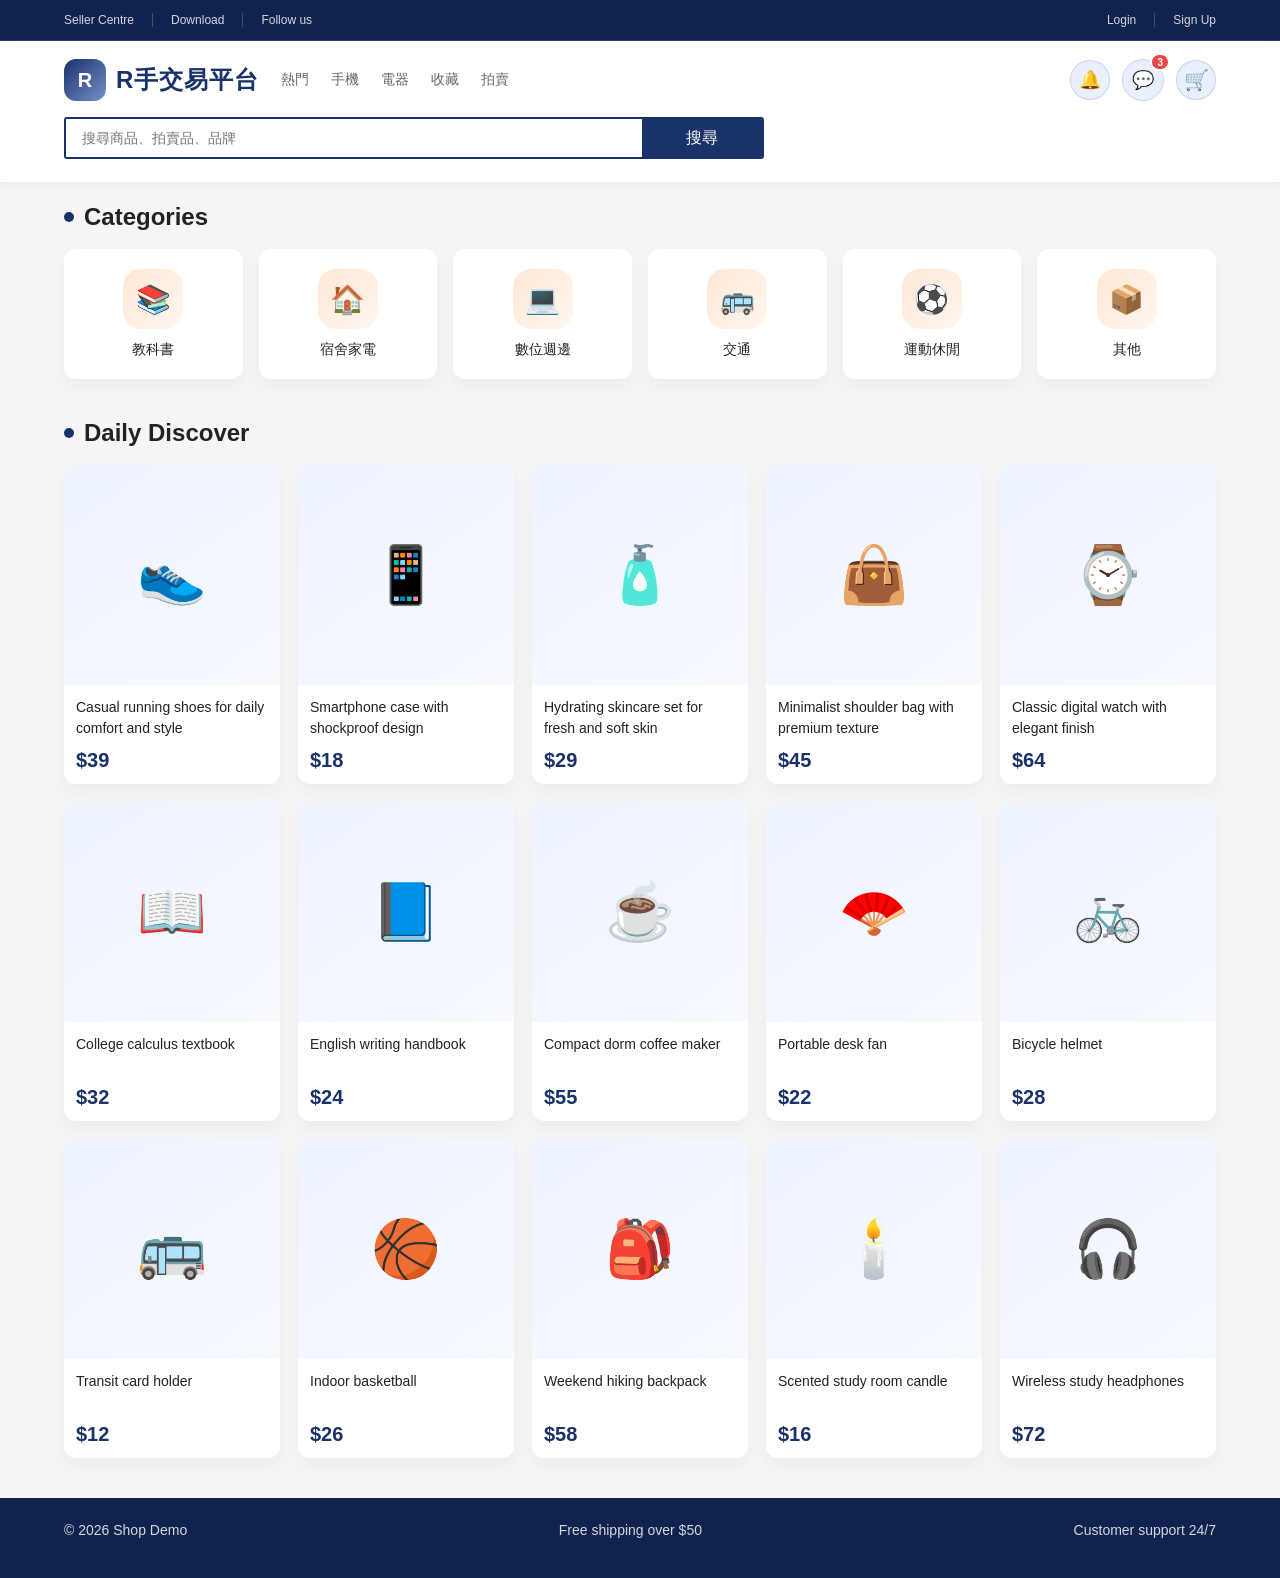
==== commit 50130fbf: "搜尋欄空白時搜尋鍵無法使用。在頂時跳到最頂的功能不顯示。" ====
--- a/index.html
+++ b/index.html
@@ -130,10 +130,5 @@
     </button>
 
     <script src="./js/components.js"></script>
-    <script>
-      document.querySelector('.back-to-top').addEventListener('click', () => {
-        window.scrollTo({ top: 0, behavior: 'smooth' });
-      });
-    </script>
   </body>
 </html>
--- a/css/style.css
+++ b/css/style.css
@@ -634,6 +634,12 @@
     box-shadow: 0 8px 18px rgba(0,0,0,0.04);
     color: inherit;
     text-decoration: none;
+    transition: transform 0.22s ease, box-shadow 0.22s ease;
+}
+
+.product-card:hover {
+    transform: translateY(-6px);
+    box-shadow: 0 16px 28px rgba(26, 50, 106, 0.14);
 }
 
 .product-image {
@@ -644,6 +650,11 @@
     align-items: center;
     justify-content: center;
     font-size: 56px;
+    transition: transform 0.22s ease;
+}
+
+.product-card:hover .product-image {
+    transform: scale(1.04);
 }
 
 .product-info {
@@ -1216,7 +1227,18 @@
     line-height: 1;
     cursor: pointer;
     box-shadow: 0 8px 18px rgba(26, 50, 106, 0.25);
-    transition: background 0.2s ease, transform 0.2s ease;
+    opacity: 0;
+    visibility: hidden;
+    pointer-events: none;
+    transform: translateY(8px);
+    transition: background 0.2s ease, transform 0.2s ease, opacity 0.2s ease, visibility 0.2s ease;
+}
+
+.back-to-top.is-visible {
+    opacity: 1;
+    visibility: visible;
+    pointer-events: auto;
+    transform: translateY(0);
 }
 
 .back-to-top:hover {
